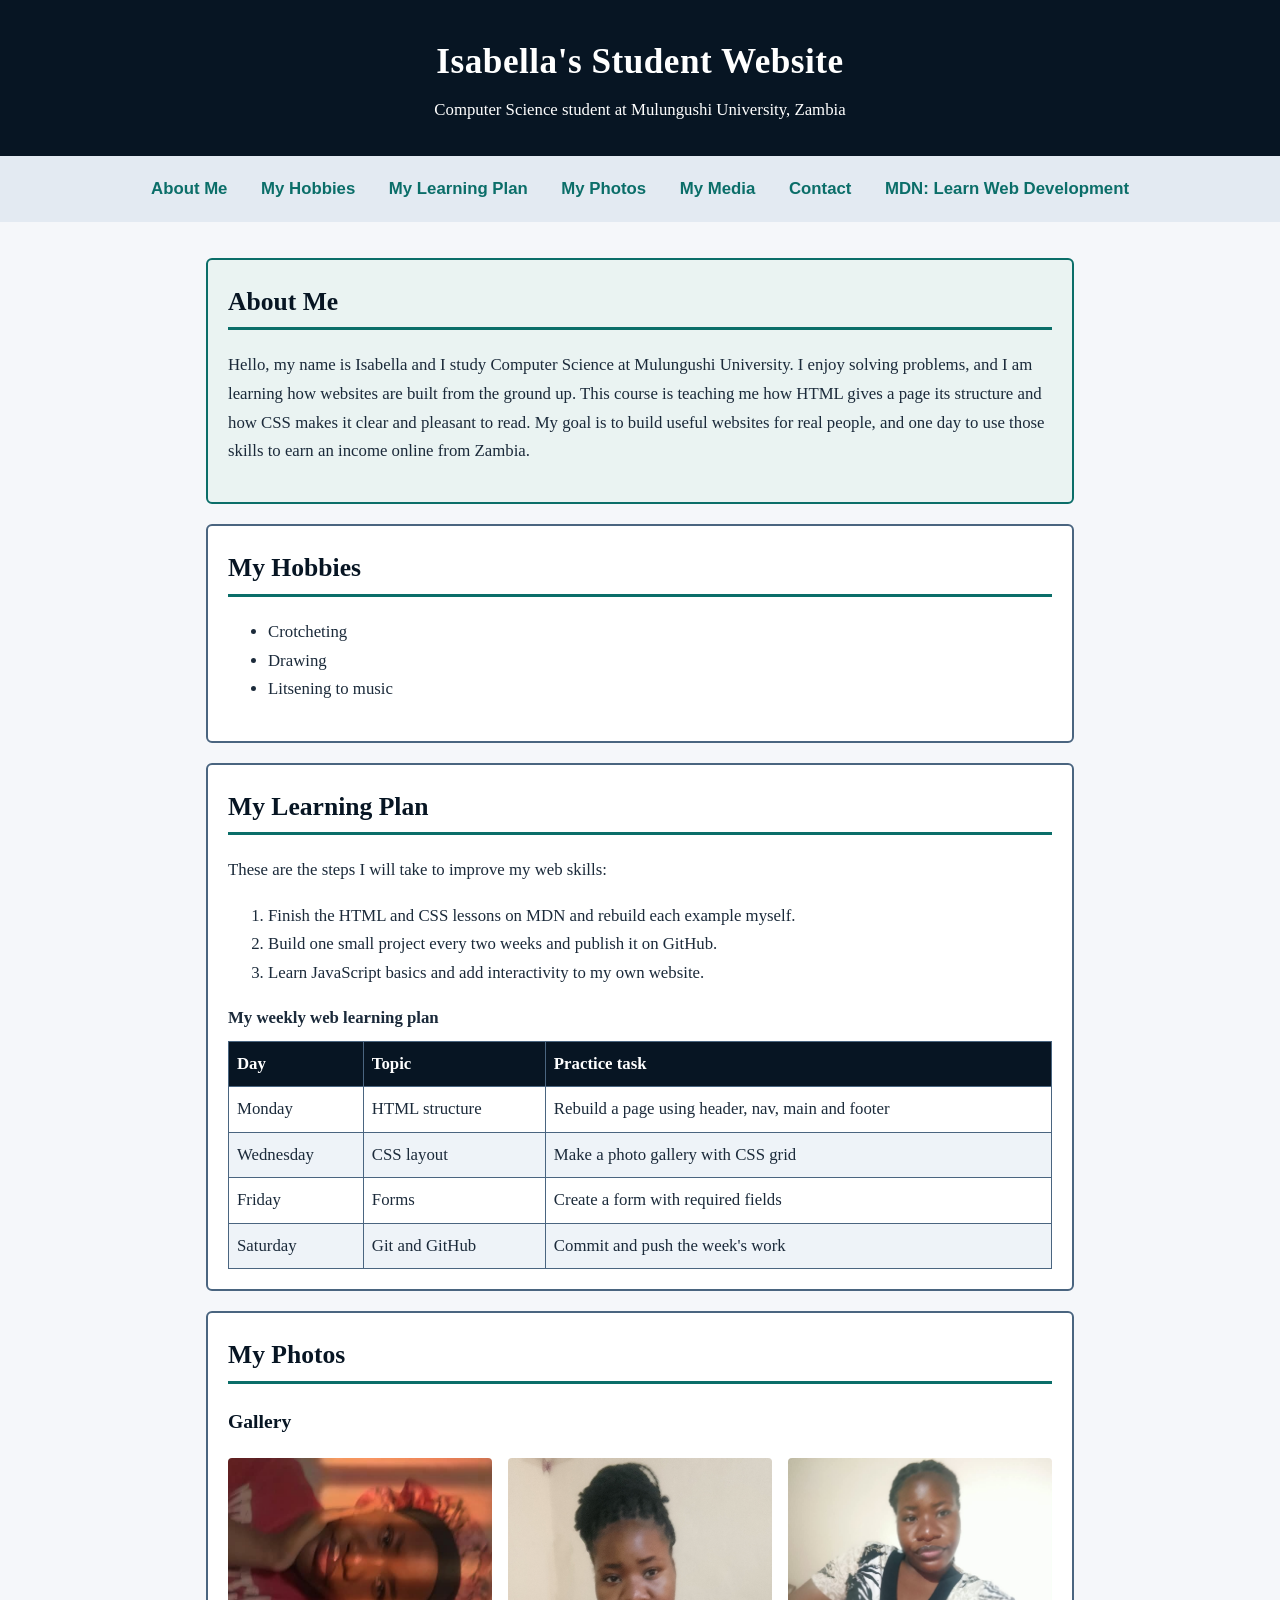
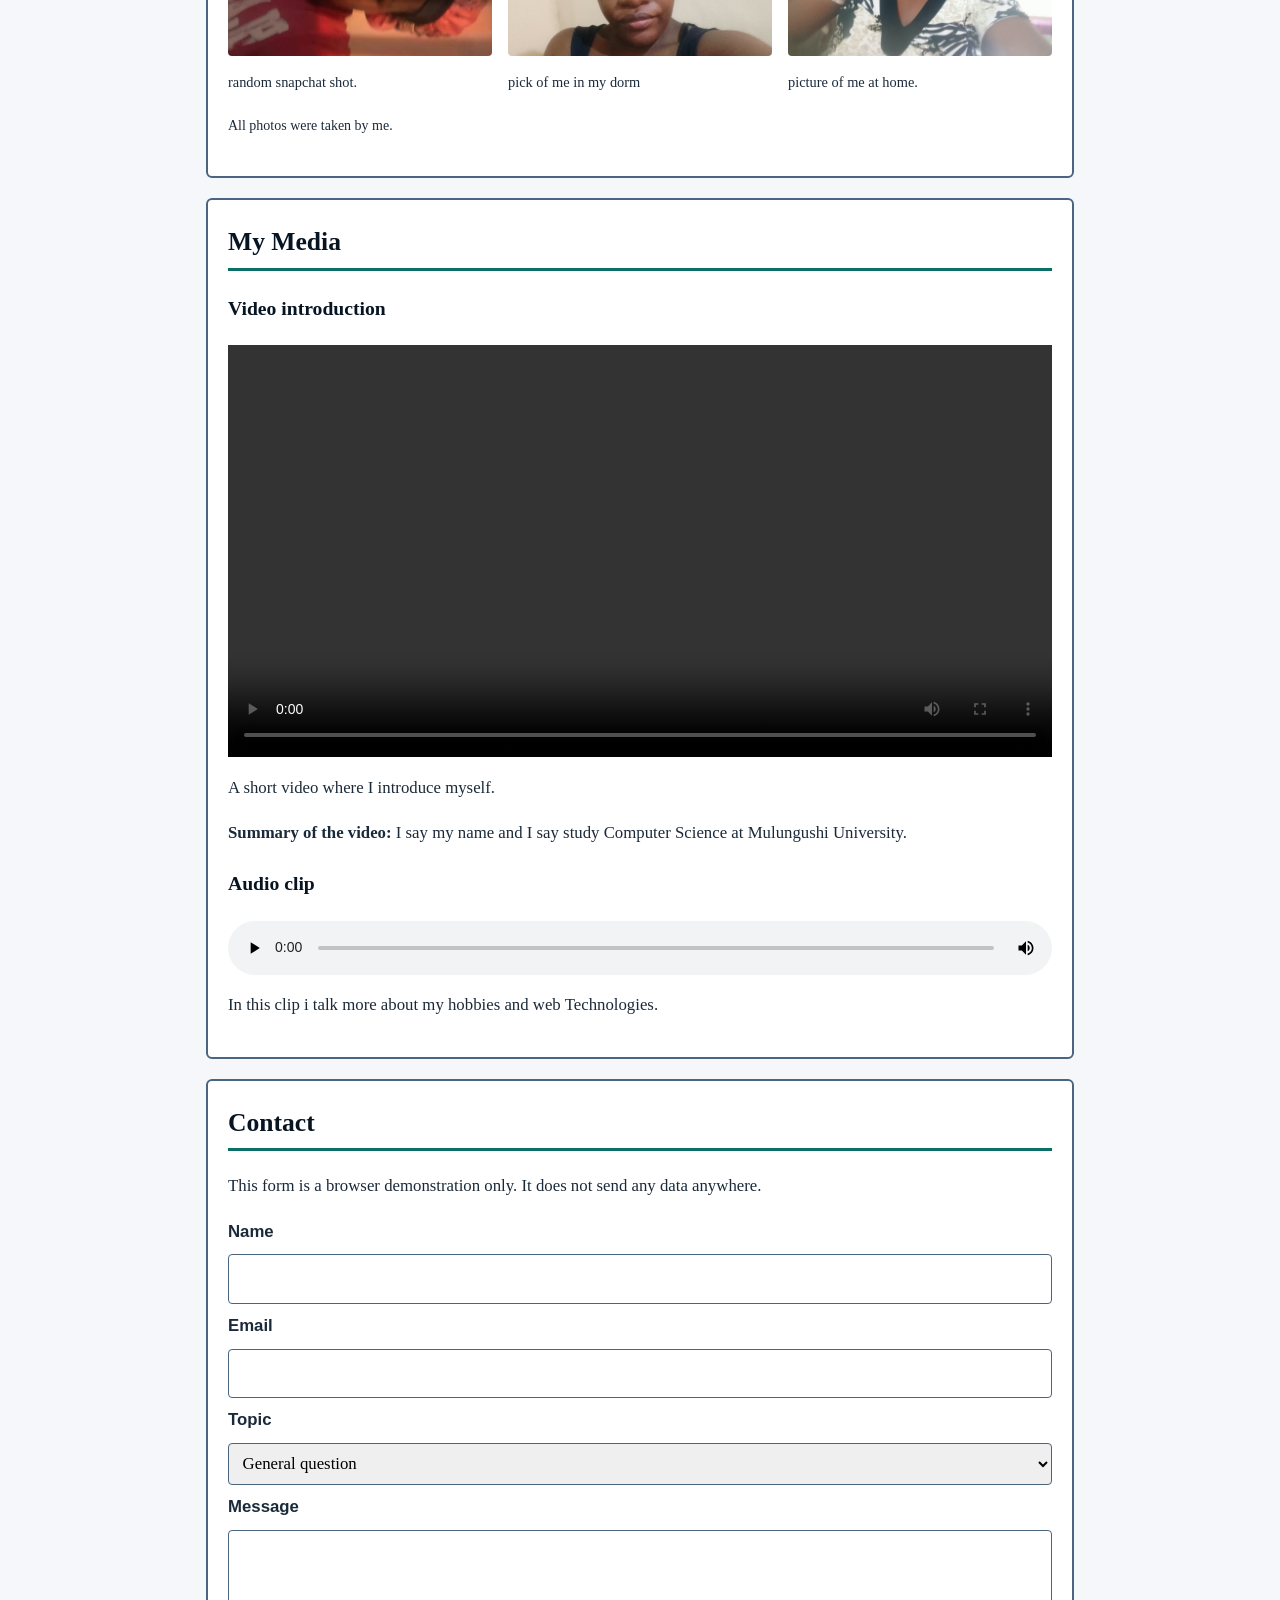
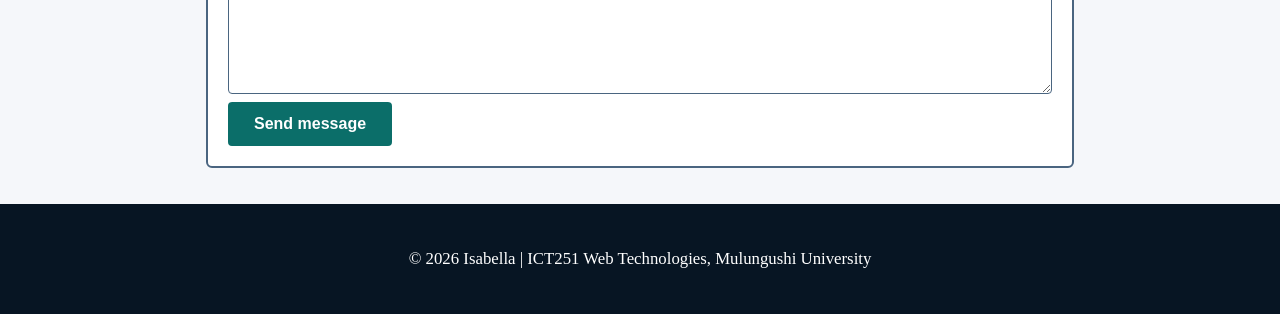
==== myweb/index.html @ ae0dc395 "ICT251 ACTIVITY 2" ====
<!DOCTYPE html>
<html lang="en">
<head>
  <meta charset="UTF-8">
  <meta name="viewport" content="width=device-width, initial-scale=1">
  <title>Isabella | Student Portfolio - Mulungushi University</title>
  <link rel="stylesheet" href="css/styles.css">
</head>
<body>
  <header>
    <h1>Isabella's Student Website</h1>
    <p>Computer Science student at Mulungushi University, Zambia</p>
  </header>

  <nav>
    <a href="#about">About Me</a>
    <a href="#hobbies">My Hobbies</a>
    <a href="#plan">My Learning Plan</a>
    <a href="#photos">My Photos</a>
    <a href="#media">My Media</a>
    <a href="#contact">Contact</a>
    <a href="https://developer.mozilla.org/en-US/docs/Learn_web_development" target="_blank" rel="noopener">MDN: Learn Web Development</a>
  </nav>

  <main>
    <section id="about" class="content-section">
      <h2>About Me</h2>
      <p>Hello, my name is Isabella and I study Computer Science at Mulungushi University. I enjoy solving problems, and I am learning how websites are built from the ground up. This course is teaching me how HTML gives a page its structure and how CSS makes it clear and pleasant to read. My goal is to build useful websites for real people, and one day to use those skills to earn an income online from Zambia.</p>
    </section>

    <section id="hobbies" class="content-section">
      <h2>My Hobbies</h2>
      <ul>
        <li>Crotcheting</li>
        <li>Drawing</li>
        <li>Litsening to music</li>
      </ul>
    </section>

    <section id="plan" class="content-section">
      <h2>My Learning Plan</h2>
      <p>These are the steps I will take to improve my web skills:</p>
      <ol>
        <li>Finish the HTML and CSS lessons on MDN and rebuild each example myself.</li>
        <li>Build one small project every two weeks and publish it on GitHub.</li>
        <li>Learn JavaScript basics and add interactivity to my own website.</li>
      </ol>
      <table>
        <caption>My weekly web learning plan</caption>
        <thead>
          <tr><th>Day</th><th>Topic</th><th>Practice task</th></tr>
        </thead>
        <tbody>
          <tr><td>Monday</td><td>HTML structure</td><td>Rebuild a page using header, nav, main and footer</td></tr>
          <tr><td>Wednesday</td><td>CSS layout</td><td>Make a photo gallery with CSS grid</td></tr>
          <tr><td>Friday</td><td>Forms</td><td>Create a form with required fields</td></tr>
          <tr><td>Saturday</td><td>Git and GitHub</td><td>Commit and push the week's work</td></tr>
        </tbody>
      </table>
    </section>

    <section id="photos" class="content-section">
      <h2>My Photos</h2>
      <h3>Gallery</h3>
      <div class="gallery">
        <figure>
          <img src="images/photo1.jpg" alt="Isabella studying at a desk with a laptop">
          <figcaption>random snapchat shot.</figcaption>
        </figure>
        <figure>
          <img src="images/photo2.jpg" alt="Football pitch during an evening match">
          <figcaption>pick of me in my dorm </figcaption>
        </figure>
        <figure>
          <img src="images/photo3.jpg" alt="Open book on a table beside a cup of tea">
          <figcaption>picture of me at home.</figcaption>
        </figure>
      </div>
      <p><small>All photos were taken by me.</small></p>
    </section>

    <section id="media" class="content-section">
      <h2>My Media</h2>
      <h3>Video introduction</h3>
      <video controls preload="metadata">
        <source src="videos/intro.mp4" type="video/mp4">
        Your browser does not support the video tag.
      </video>
      <p>A short video where I introduce myself.</p>
      <p><strong>Summary of the video:</strong> I say my name and I say study Computer Science at Mulungushi University.</p>

      <h3>Audio clip</h3>
      <audio controls preload="metadata">
        <source src="videos/voice.mp3" type="audio/mpeg">
        Your browser does not support the audio tag.
      </audio>
      <p>In this clip i talk more about my hobbies and web Technologies.</p>
    </section>

    <section id="contact" class="content-section">
      <h2>Contact</h2>
      <p class="note">This form is a browser demonstration only. It does not send any data anywhere.</p>
      <form action="#" method="get">
        <label for="name">Name</label>
        <input type="text" id="name" name="name" required>

        <label for="email">Email</label>
        <input type="email" id="email" name="email" required>

        <label for="topic">Topic</label>
        <select id="topic" name="topic">
          <option>General question</option>
          <option>Website feedback</option>
          <option>Collaboration</option>
        </select>

        <label for="message">Message</label>
        <textarea id="message" name="message" rows="5" required></textarea>

        <button type="submit">Send message</button>
      </form>
    </section>
  </main>

  <footer>
    <p>&copy; 2026 Isabella | ICT251 Web Technologies, Mulungushi University</p>
  </footer>
</body>
</html>
---- myweb/css/styles.css ----
:root {
  --ink: #1b2a3a;
  --navy: #071523;
  --teal: #0b6e69;
  --paper: #f5f7fa;
  --line: #4a6580;
}

* { box-sizing: border-box; }

body {
  margin: 0;
  font-family: Georgia, "Times New Roman", serif;
  font-size: 1.05rem;
  line-height: 1.7;
  color: var(--ink);
  background: var(--paper);
}

header {
  background: var(--navy);
  color: #fff;
  padding: 2rem 1rem;
  text-align: center;
}
h1 { margin: 0 0 .25rem; font-size: 2.2rem; letter-spacing: .5px; }
header p { margin: 0; }

nav {
  display: flex;
  flex-wrap: wrap;
  justify-content: center;
  gap: .5rem;
  padding: .75rem;
  background: #e3eaf2;
}
a { color: var(--teal); font-weight: bold; }
nav a {
  font-family: Arial, Helvetica, sans-serif;
  text-decoration: none;
  padding: .4rem .8rem;
  border-radius: 4px;
}
a:hover, a:focus {
  background: var(--teal);
  color: #fff;
  outline: 3px solid #f0b429;
  outline-offset: 2px;
}

main { max-width: 900px; margin: 0 auto; padding: 1rem; }

.content-section {
  padding: 1.25rem;
  margin: 1.25rem 0;
  border: 2px solid var(--line);
  border-radius: 6px;
  background: #fff;
}
#about { background: #eaf3f2; border-color: var(--teal); }

h2 {
  margin-top: 0;
  color: var(--navy);
  border-bottom: 3px solid var(--teal);
  padding-bottom: .25rem;
  font-size: 1.6rem;
}
h3 { color: var(--navy); }

img, video { max-width: 100%; height: auto; }
video, audio { display: block; margin: .5rem 0; width: 100%; }

.gallery {
  display: grid;
  grid-template-columns: repeat(auto-fit, minmax(220px, 1fr));
  gap: 1rem;
}
figure { margin: 0; }
figure img { width: 100%; aspect-ratio: 4 / 3; object-fit: cover; border-radius: 4px; }
figcaption { font-size: .9rem; margin-top: .25rem; }

table { width: 100%; border-collapse: collapse; margin-top: 1rem; }
caption { font-weight: bold; text-align: left; padding-bottom: .5rem; }
th, td { border: 1px solid var(--line); padding: .5rem; text-align: left; }
th { background: var(--navy); color: #fff; }
tbody tr:nth-child(even) { background: #eef3f8; }

form { display: grid; gap: .5rem; }
label { font-family: Arial, Helvetica, sans-serif; font-weight: bold; }
input, select, textarea {
  width: 100%;
  padding: .6rem;
  font: inherit;
  border: 1px solid var(--line);
  border-radius: 4px;
}
input:focus, select:focus, textarea:focus { outline: 3px solid #f0b429; }
button {
  justify-self: start;
  padding: .7rem 1.5rem;
  font: bold 1rem Arial, Helvetica, sans-serif;
  color: #fff;
  background: var(--teal);
  border: 2px solid var(--teal);
  border-radius: 4px;
  cursor: pointer;
}
button:hover, button:focus { background: var(--navy); border-color: var(--navy); outline: 3px solid #f0b429; }

footer { text-align: center; padding: 1.5rem 1rem; background: var(--navy); color: #fff; }

@media (max-width: 600px) {
  h1 { font-size: 1.6rem; }
  nav { flex-direction: column; align-items: stretch; text-align: center; }
  .content-section { padding: 1rem; }
  table { font-size: .9rem; }
  th, td { padding: .35rem; }
}
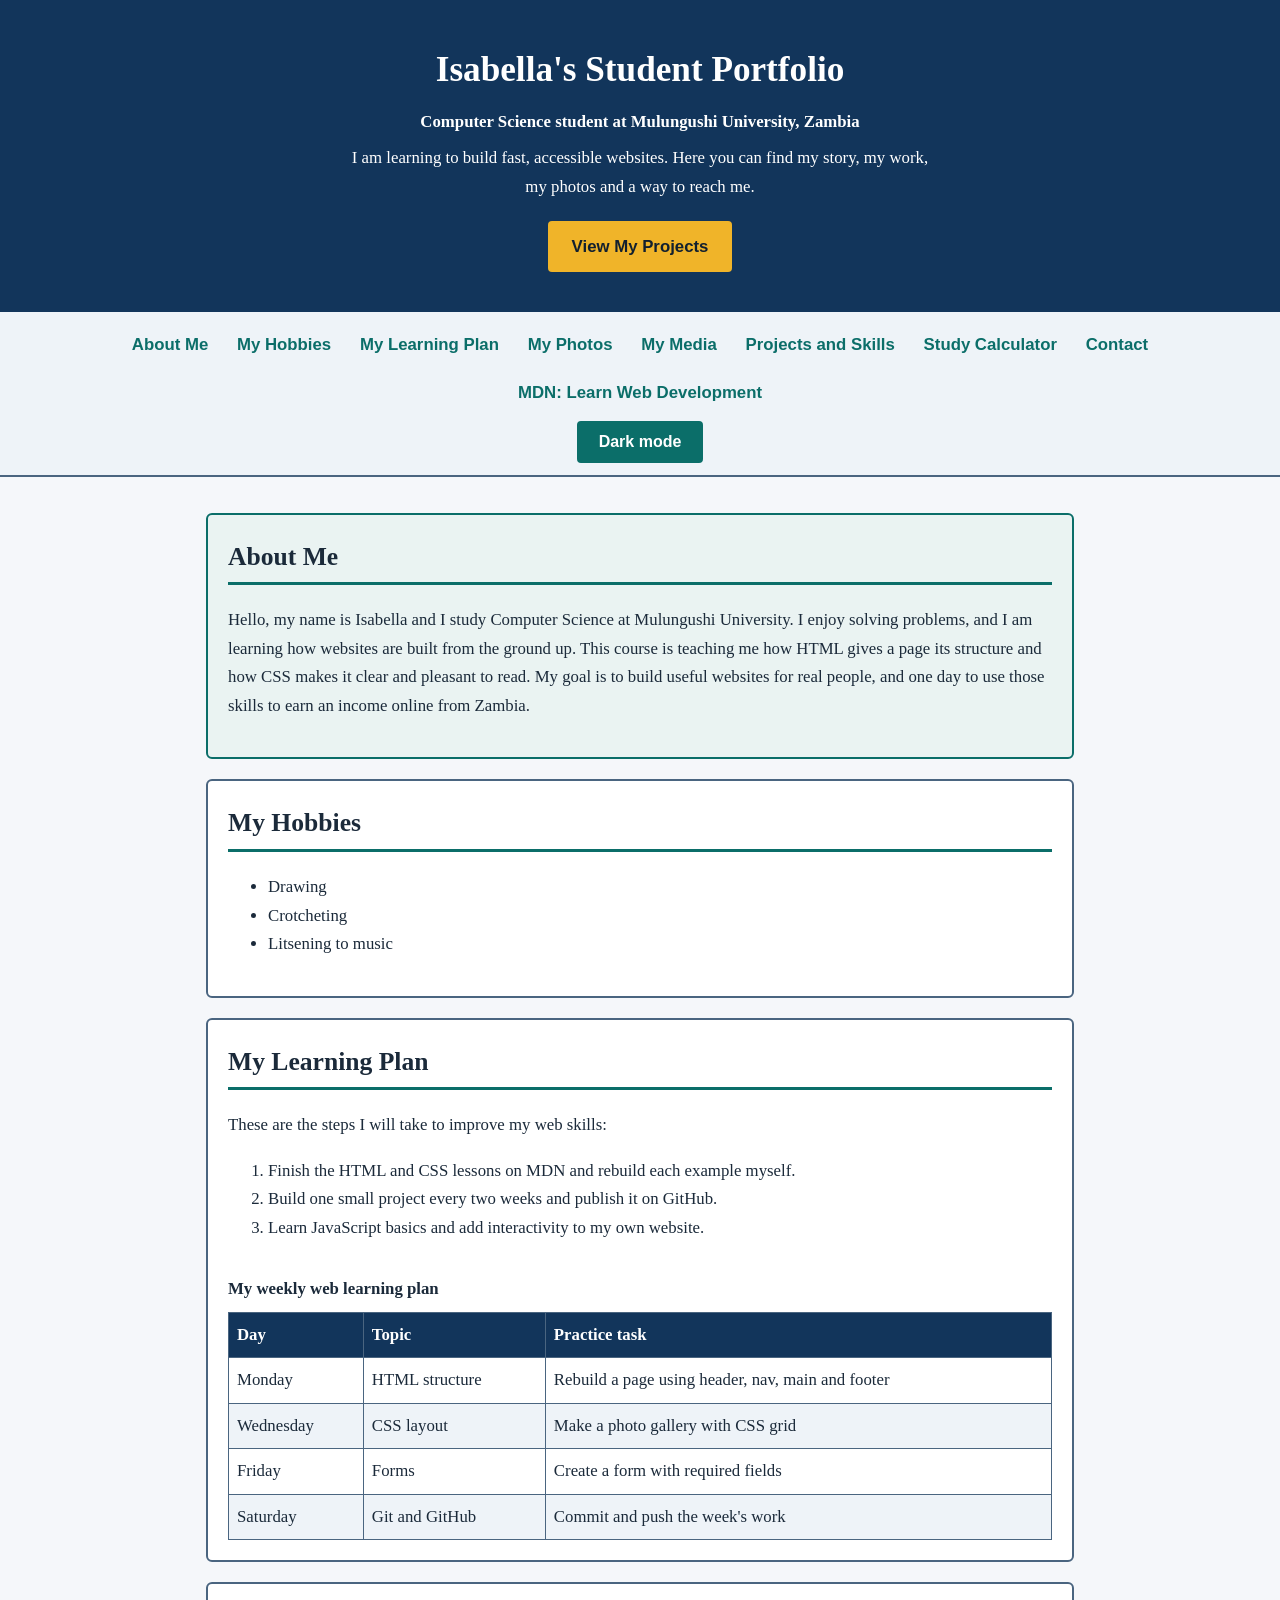
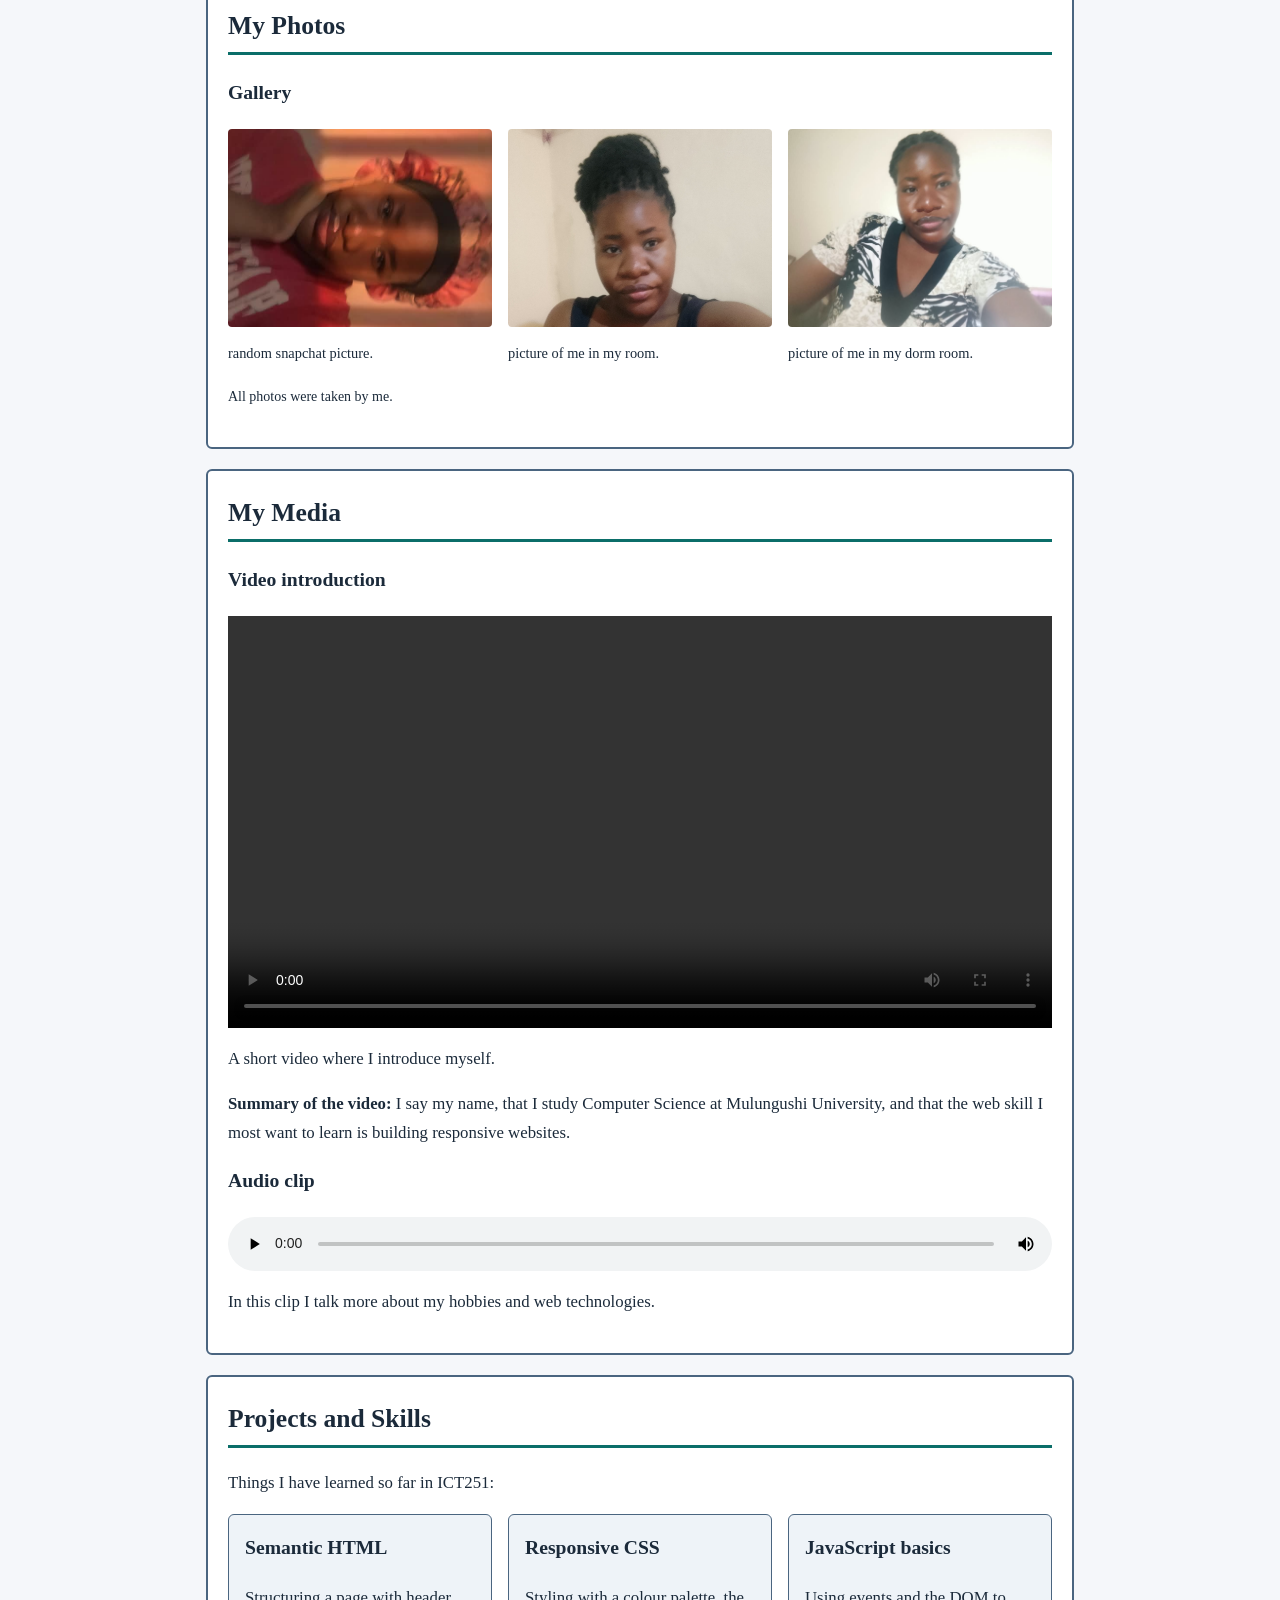
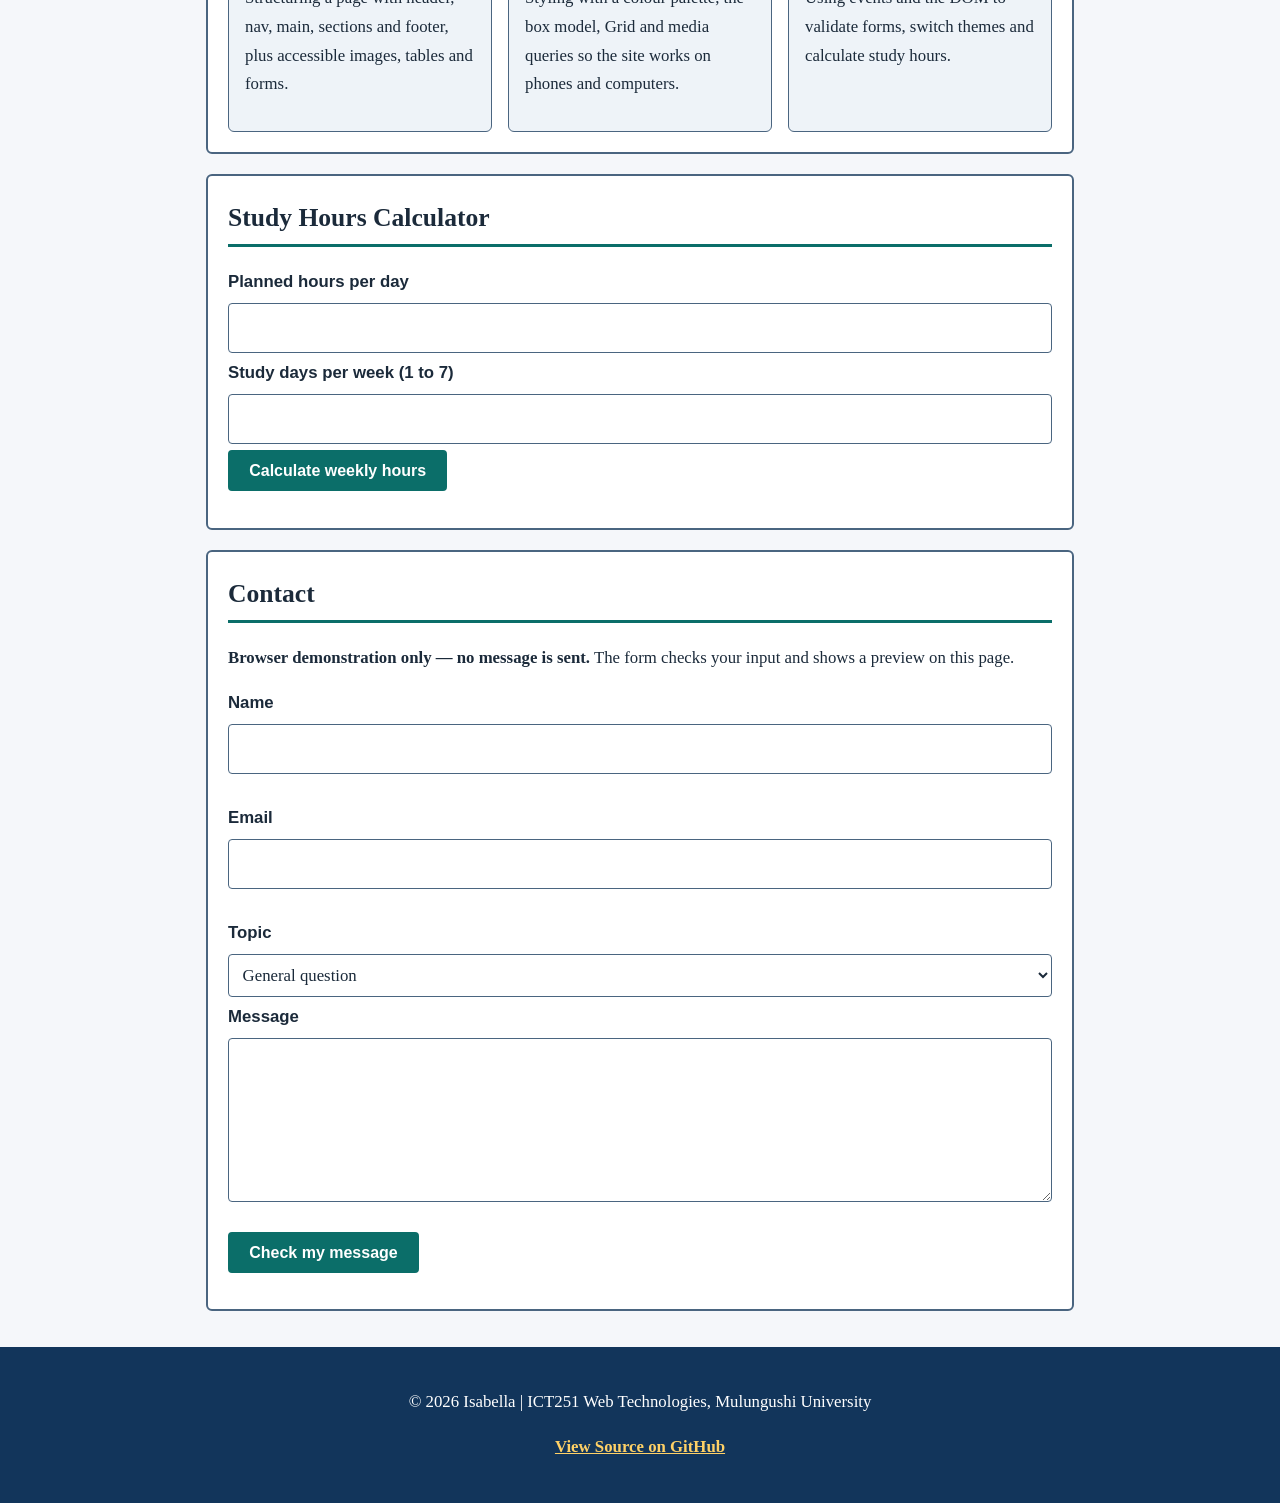
==== commit 8e389b01: "Add JavaScript features and portfolio layout" ====
--- a/myweb/index.html
+++ b/myweb/index.html
@@ -5,21 +5,30 @@
   <meta name="viewport" content="width=device-width, initial-scale=1">
   <title>Isabella | Student Portfolio - Mulungushi University</title>
   <link rel="stylesheet" href="css/styles.css">
+  <script src="js/script.js" defer></script>
 </head>
 <body>
-  <header>
-    <h1>Isabella's Student Website</h1>
-    <p>Computer Science student at Mulungushi University, Zambia</p>
+  <header id="intro">
+    <h1>Isabella's Student Portfolio</h1>
+    <p class="programme">Computer Science student at Mulungushi University, Zambia</p>
+    <p>I am learning to build fast, accessible websites. Here you can find my story, my work, my photos and a way to reach me.</p>
+    <a class="button" href="#projects">View My Projects</a>
   </header>
 
-  <nav>
-    <a href="#about">About Me</a>
-    <a href="#hobbies">My Hobbies</a>
-    <a href="#plan">My Learning Plan</a>
-    <a href="#photos">My Photos</a>
-    <a href="#media">My Media</a>
-    <a href="#contact">Contact</a>
-    <a href="https://developer.mozilla.org/en-US/docs/Learn_web_development" target="_blank" rel="noopener">MDN: Learn Web Development</a>
+  <nav aria-label="Main navigation">
+    <button id="menu-toggle" type="button" aria-expanded="false" aria-controls="nav-links">Menu</button>
+    <div id="nav-links">
+      <a href="#about">About Me</a>
+      <a href="#hobbies">My Hobbies</a>
+      <a href="#plan">My Learning Plan</a>
+      <a href="#photos">My Photos</a>
+      <a href="#media">My Media</a>
+      <a href="#projects">Projects and Skills</a>
+      <a href="#calculator">Study Calculator</a>
+      <a href="#contact">Contact</a>
+      <a href="https://developer.mozilla.org/en-US/docs/Learn_web_development" target="_blank" rel="noopener">MDN: Learn Web Development</a>
+    </div>
+    <button id="theme-toggle" type="button" aria-pressed="false">Dark mode</button>
   </nav>
 
   <main>
@@ -31,8 +40,8 @@
     <section id="hobbies" class="content-section">
       <h2>My Hobbies</h2>
       <ul>
+        <li>Drawing</li>
         <li>Crotcheting</li>
-        <li>Drawing</li>
         <li>Litsening to music</li>
       </ul>
     </section>
@@ -45,18 +54,18 @@
         <li>Build one small project every two weeks and publish it on GitHub.</li>
         <li>Learn JavaScript basics and add interactivity to my own website.</li>
       </ol>
-      <table>
-        <caption>My weekly web learning plan</caption>
-        <thead>
-          <tr><th>Day</th><th>Topic</th><th>Practice task</th></tr>
-        </thead>
-        <tbody>
-          <tr><td>Monday</td><td>HTML structure</td><td>Rebuild a page using header, nav, main and footer</td></tr>
-          <tr><td>Wednesday</td><td>CSS layout</td><td>Make a photo gallery with CSS grid</td></tr>
-          <tr><td>Friday</td><td>Forms</td><td>Create a form with required fields</td></tr>
-          <tr><td>Saturday</td><td>Git and GitHub</td><td>Commit and push the week's work</td></tr>
-        </tbody>
-      </table>
+      <div class="table-wrap">
+        <table>
+          <caption>My weekly web learning plan</caption>
+          <thead><tr><th>Day</th><th>Topic</th><th>Practice task</th></tr></thead>
+          <tbody>
+            <tr><td>Monday</td><td>HTML structure</td><td>Rebuild a page using header, nav, main and footer</td></tr>
+            <tr><td>Wednesday</td><td>CSS layout</td><td>Make a photo gallery with CSS grid</td></tr>
+            <tr><td>Friday</td><td>Forms</td><td>Create a form with required fields</td></tr>
+            <tr><td>Saturday</td><td>Git and GitHub</td><td>Commit and push the week's work</td></tr>
+          </tbody>
+        </table>
+      </div>
     </section>
 
     <section id="photos" class="content-section">
@@ -64,16 +73,16 @@
       <h3>Gallery</h3>
       <div class="gallery">
         <figure>
-          <img src="images/photo1.jpg" alt="Isabella studying at a desk with a laptop">
-          <figcaption>random snapchat shot.</figcaption>
+          <img src="images/photo1.jpg" alt="random snapchat picture">
+          <figcaption>random snapchat picture.</figcaption>
         </figure>
         <figure>
-          <img src="images/photo2.jpg" alt="Football pitch during an evening match">
-          <figcaption>pick of me in my dorm </figcaption>
+          <img src="images/photo2.jpg" alt="picture of me in my room">
+          <figcaption>picture of me in my room.</figcaption>
         </figure>
         <figure>
-          <img src="images/photo3.jpg" alt="Open book on a table beside a cup of tea">
-          <figcaption>picture of me at home.</figcaption>
+          <img src="images/photo3.jpg" alt="picture of me in my dorm room">
+          <figcaption>picture of me in my dorm room.</figcaption>
         </figure>
       </div>
       <p><small>All photos were taken by me.</small></p>
@@ -87,25 +96,48 @@
         Your browser does not support the video tag.
       </video>
       <p>A short video where I introduce myself.</p>
-      <p><strong>Summary of the video:</strong> I say my name and I say study Computer Science at Mulungushi University.</p>
-
+      <p><strong>Summary of the video:</strong> I say my name, that I study Computer Science at Mulungushi University, and that the web skill I most want to learn is building responsive websites.</p>
       <h3>Audio clip</h3>
       <audio controls preload="metadata">
         <source src="videos/voice.mp3" type="audio/mpeg">
         Your browser does not support the audio tag.
       </audio>
-      <p>In this clip i talk more about my hobbies and web Technologies.</p>
+      <p>In this clip I talk more about my hobbies and web technologies.</p>
+    </section>
+
+    <section id="projects" class="content-section">
+      <h2>Projects and Skills</h2>
+      <p>Things I have learned so far in ICT251:</p>
+      <div class="cards">
+        <article class="card"><h3>Semantic HTML</h3><p>Structuring a page with header, nav, main, sections and footer, plus accessible images, tables and forms.</p></article>
+        <article class="card"><h3>Responsive CSS</h3><p>Styling with a colour palette, the box model, Grid and media queries so the site works on phones and computers.</p></article>
+        <article class="card"><h3>JavaScript basics</h3><p>Using events and the DOM to validate forms, switch themes and calculate study hours.</p></article>
+      </div>
+    </section>
+
+    <section id="calculator" class="content-section">
+      <h2>Study Hours Calculator</h2>
+      <form id="calc-form" novalidate>
+        <label for="hours">Planned hours per day</label>
+        <input type="text" id="hours" inputmode="decimal">
+        <label for="days">Study days per week (1 to 7)</label>
+        <input type="text" id="days" inputmode="numeric">
+        <button type="submit">Calculate weekly hours</button>
+      </form>
+      <p id="calc-result" role="status" aria-live="polite"></p>
     </section>
 
     <section id="contact" class="content-section">
       <h2>Contact</h2>
-      <p class="note">This form is a browser demonstration only. It does not send any data anywhere.</p>
-      <form action="#" method="get">
+      <p class="note"><strong>Browser demonstration only — no message is sent.</strong> The form checks your input and shows a preview on this page.</p>
+      <form id="contact-form" action="#" method="get" novalidate>
         <label for="name">Name</label>
         <input type="text" id="name" name="name" required>
+        <span class="error" id="name-error"></span>
 
         <label for="email">Email</label>
         <input type="email" id="email" name="email" required>
+        <span class="error" id="email-error"></span>
 
         <label for="topic">Topic</label>
         <select id="topic" name="topic">
@@ -116,14 +148,17 @@
 
         <label for="message">Message</label>
         <textarea id="message" name="message" rows="5" required></textarea>
+        <span class="error" id="message-error"></span>
 
-        <button type="submit">Send message</button>
+        <button type="submit">Check my message</button>
       </form>
+      <div id="preview" role="status" aria-live="polite"></div>
     </section>
   </main>
 
   <footer>
     <p>&copy; 2026 Isabella | ICT251 Web Technologies, Mulungushi University</p>
+    <p><a href="https://github.com/Isabella895/myweb" target="_blank" rel="noopener">View Source on GitHub</a></p>
   </footer>
 </body>
 </html>
--- a/myweb/css/styles.css
+++ b/myweb/css/styles.css
@@ -1,119 +1,58 @@
-:root {
-  --ink: #1b2a3a;
-  --navy: #071523;
-  --teal: #0b6e69;
-  --paper: #f5f7fa;
-  --line: #4a6580;
+:root { --ink:#1b2a3a; --navy:#12355b; --teal:#0b6e69; --paper:#f5f7fa; --card:#ffffff; --tint:#eaf3f2; --row:#eef3f8; --line:#4a6580; --link:#0b6e69; --err:#b00020; }
+:root[data-theme="dark"] { --ink:#e8eef5; --navy:#0b1f38; --teal:#4fd1c5; --paper:#101820; --card:#1a2633; --tint:#17302f; --row:#202f3f; --line:#8aa4bd; --link:#5ee0d3; --err:#ff8a9b; }
+* { box-sizing: border-box; }
+body { margin:0; font-family:Georgia,"Times New Roman",serif; font-size:1.05rem; line-height:1.7; color:var(--ink); background:var(--paper); }
+header { background:var(--navy); color:#fff; padding:2.5rem 1rem; text-align:center; }
+h1 { margin:0 0 .25rem; font-size:2.2rem; }
+header p { max-width:600px; margin:.5rem auto; }
+.programme { font-weight:bold; }
+a { color:var(--link); font-weight:bold; }
+a:hover, a:focus, button:focus { outline:3px solid #f0b429; outline-offset:2px; }
+.button { display:inline-block; margin-top:.75rem; padding:.7rem 1.5rem; background:#f0b429; color:#12202f; text-decoration:none; border-radius:4px; font-family:Arial,Helvetica,sans-serif; }
+.button:hover, .button:focus { background:#fff; color:#12202f; }
+nav { display:flex; flex-wrap:wrap; align-items:center; justify-content:center; gap:.5rem; padding:.75rem; background:var(--row); border-bottom:2px solid var(--line); font-family:Arial,Helvetica,sans-serif; }
+#nav-links { display:flex; flex-wrap:wrap; justify-content:center; gap:.4rem; }
+#nav-links a { text-decoration:none; padding:.4rem .7rem; border-radius:4px; }
+#nav-links a:hover, #nav-links a:focus { background:var(--teal); color:#fff; }
+#menu-toggle { display:none; }
+main { max-width:900px; margin:0 auto; padding:1rem; }
+.content-section { padding:1.25rem; margin:1.25rem 0; border:2px solid var(--line); border-radius:6px; background:var(--card); }
+#about { background:var(--tint); border-color:var(--teal); }
+h2 { margin-top:0; color:var(--ink); border-bottom:3px solid var(--teal); padding-bottom:.25rem; font-size:1.6rem; }
+h3 { margin-top:1rem; }
+img, video { max-width:100%; height:auto; }
+video, audio { display:block; margin:.5rem 0; width:100%; }
+.gallery, .cards { display:grid; grid-template-columns:repeat(auto-fit,minmax(220px,1fr)); gap:1rem; }
+figure { margin:0; }
+figure img { width:100%; aspect-ratio:4/3; object-fit:cover; border-radius:4px; }
+figcaption { font-size:.9rem; margin-top:.25rem; }
+.card { padding:1rem; border:1px solid var(--line); border-radius:6px; background:var(--row); }
+.card h3 { margin-top:0; }
+.table-wrap { overflow-x:auto; }
+table { width:100%; border-collapse:collapse; margin-top:1rem; }
+caption { font-weight:bold; text-align:left; padding-bottom:.5rem; }
+th, td { border:1px solid var(--line); padding:.5rem; text-align:left; }
+th { background:var(--navy); color:#fff; }
+tbody tr:nth-child(even) { background:var(--row); }
+form { display:grid; gap:.4rem; }
+label { font-family:Arial,Helvetica,sans-serif; font-weight:bold; }
+input, select, textarea { width:100%; padding:.6rem; font:inherit; color:var(--ink); background:var(--card); border:1px solid var(--line); border-radius:4px; }
+input:focus, select:focus, textarea:focus { outline:3px solid #f0b429; }
+.error { color:var(--err); font-family:Arial,Helvetica,sans-serif; font-size:.9rem; min-height:1.1rem; }
+button { justify-self:start; padding:.6rem 1.2rem; font:bold 1rem Arial,Helvetica,sans-serif; color:#fff; background:var(--teal); border:2px solid var(--teal); border-radius:4px; cursor:pointer; }
+:root[data-theme="dark"] button { color:#0b1f38; }
+button:hover { background:var(--navy); border-color:var(--teal); color:#fff; }
+#preview, #calc-result { margin-top:1rem; }
+#preview.show { padding:1rem; border:2px solid var(--teal); border-radius:6px; background:var(--tint); }
+#preview p { margin:.25rem 0; overflow-wrap:anywhere; }
+footer { text-align:center; padding:1.5rem 1rem; background:var(--navy); color:#fff; }
+footer a { color:#ffd166; }
+@media (max-width:600px) {
+  h1 { font-size:1.6rem; }
+  #menu-toggle { display:inline-block; }
+  #nav-links { display:none; flex-direction:column; width:100%; text-align:center; }
+  #nav-links.open { display:flex; }
+  nav { justify-content:space-between; }
+  .content-section { padding:1rem; }
+  th, td { padding:.35rem; font-size:.9rem; }
 }
-
-* { box-sizing: border-box; }
-
-body {
-  margin: 0;
-  font-family: Georgia, "Times New Roman", serif;
-  font-size: 1.05rem;
-  line-height: 1.7;
-  color: var(--ink);
-  background: var(--paper);
-}
-
-header {
-  background: var(--navy);
-  color: #fff;
-  padding: 2rem 1rem;
-  text-align: center;
-}
-h1 { margin: 0 0 .25rem; font-size: 2.2rem; letter-spacing: .5px; }
-header p { margin: 0; }
-
-nav {
-  display: flex;
-  flex-wrap: wrap;
-  justify-content: center;
-  gap: .5rem;
-  padding: .75rem;
-  background: #e3eaf2;
-}
-a { color: var(--teal); font-weight: bold; }
-nav a {
-  font-family: Arial, Helvetica, sans-serif;
-  text-decoration: none;
-  padding: .4rem .8rem;
-  border-radius: 4px;
-}
-a:hover, a:focus {
-  background: var(--teal);
-  color: #fff;
-  outline: 3px solid #f0b429;
-  outline-offset: 2px;
-}
-
-main { max-width: 900px; margin: 0 auto; padding: 1rem; }
-
-.content-section {
-  padding: 1.25rem;
-  margin: 1.25rem 0;
-  border: 2px solid var(--line);
-  border-radius: 6px;
-  background: #fff;
-}
-#about { background: #eaf3f2; border-color: var(--teal); }
-
-h2 {
-  margin-top: 0;
-  color: var(--navy);
-  border-bottom: 3px solid var(--teal);
-  padding-bottom: .25rem;
-  font-size: 1.6rem;
-}
-h3 { color: var(--navy); }
-
-img, video { max-width: 100%; height: auto; }
-video, audio { display: block; margin: .5rem 0; width: 100%; }
-
-.gallery {
-  display: grid;
-  grid-template-columns: repeat(auto-fit, minmax(220px, 1fr));
-  gap: 1rem;
-}
-figure { margin: 0; }
-figure img { width: 100%; aspect-ratio: 4 / 3; object-fit: cover; border-radius: 4px; }
-figcaption { font-size: .9rem; margin-top: .25rem; }
-
-table { width: 100%; border-collapse: collapse; margin-top: 1rem; }
-caption { font-weight: bold; text-align: left; padding-bottom: .5rem; }
-th, td { border: 1px solid var(--line); padding: .5rem; text-align: left; }
-th { background: var(--navy); color: #fff; }
-tbody tr:nth-child(even) { background: #eef3f8; }
-
-form { display: grid; gap: .5rem; }
-label { font-family: Arial, Helvetica, sans-serif; font-weight: bold; }
-input, select, textarea {
-  width: 100%;
-  padding: .6rem;
-  font: inherit;
-  border: 1px solid var(--line);
-  border-radius: 4px;
-}
-input:focus, select:focus, textarea:focus { outline: 3px solid #f0b429; }
-button {
-  justify-self: start;
-  padding: .7rem 1.5rem;
-  font: bold 1rem Arial, Helvetica, sans-serif;
-  color: #fff;
-  background: var(--teal);
-  border: 2px solid var(--teal);
-  border-radius: 4px;
-  cursor: pointer;
-}
-button:hover, button:focus { background: var(--navy); border-color: var(--navy); outline: 3px solid #f0b429; }
-
-footer { text-align: center; padding: 1.5rem 1rem; background: var(--navy); color: #fff; }
-
-@media (max-width: 600px) {
-  h1 { font-size: 1.6rem; }
-  nav { flex-direction: column; align-items: stretch; text-align: center; }
-  .content-section { padding: 1rem; }
-  table { font-size: .9rem; }
-  th, td { padding: .35rem; }
-}
